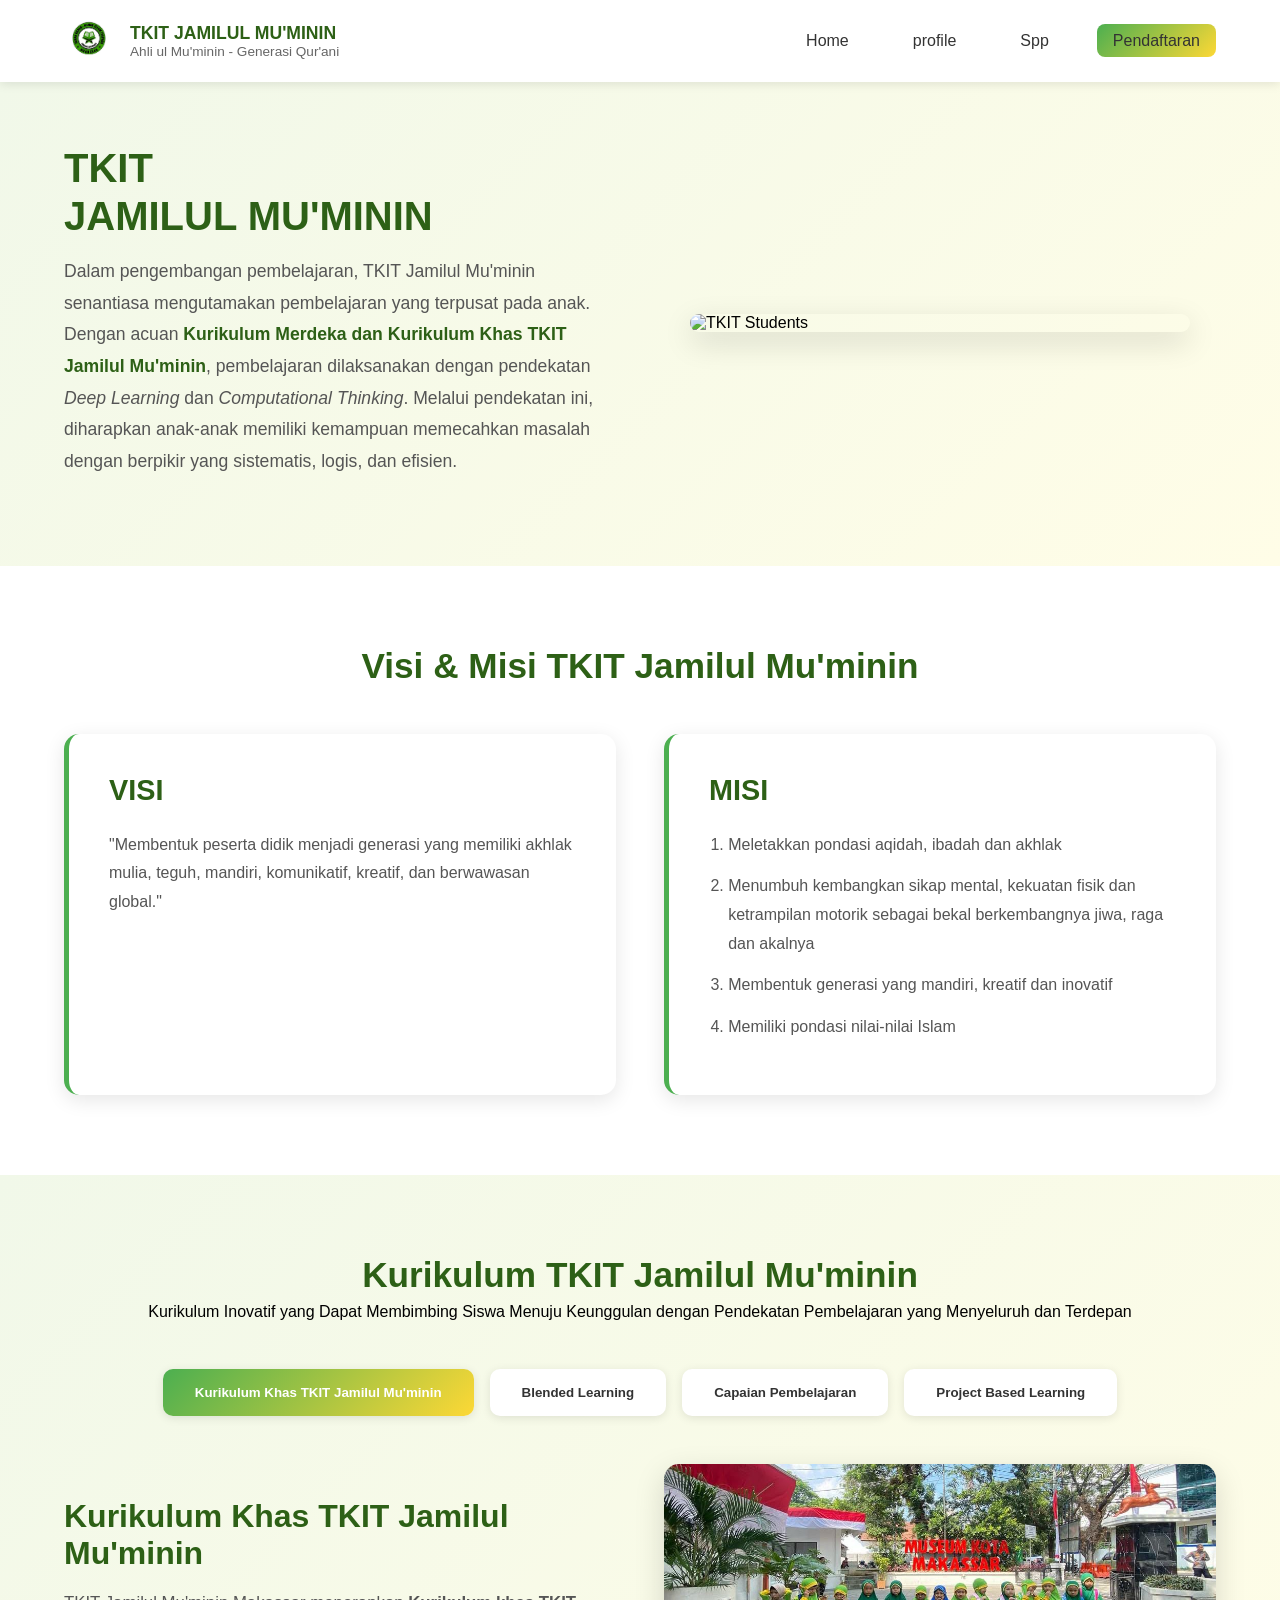
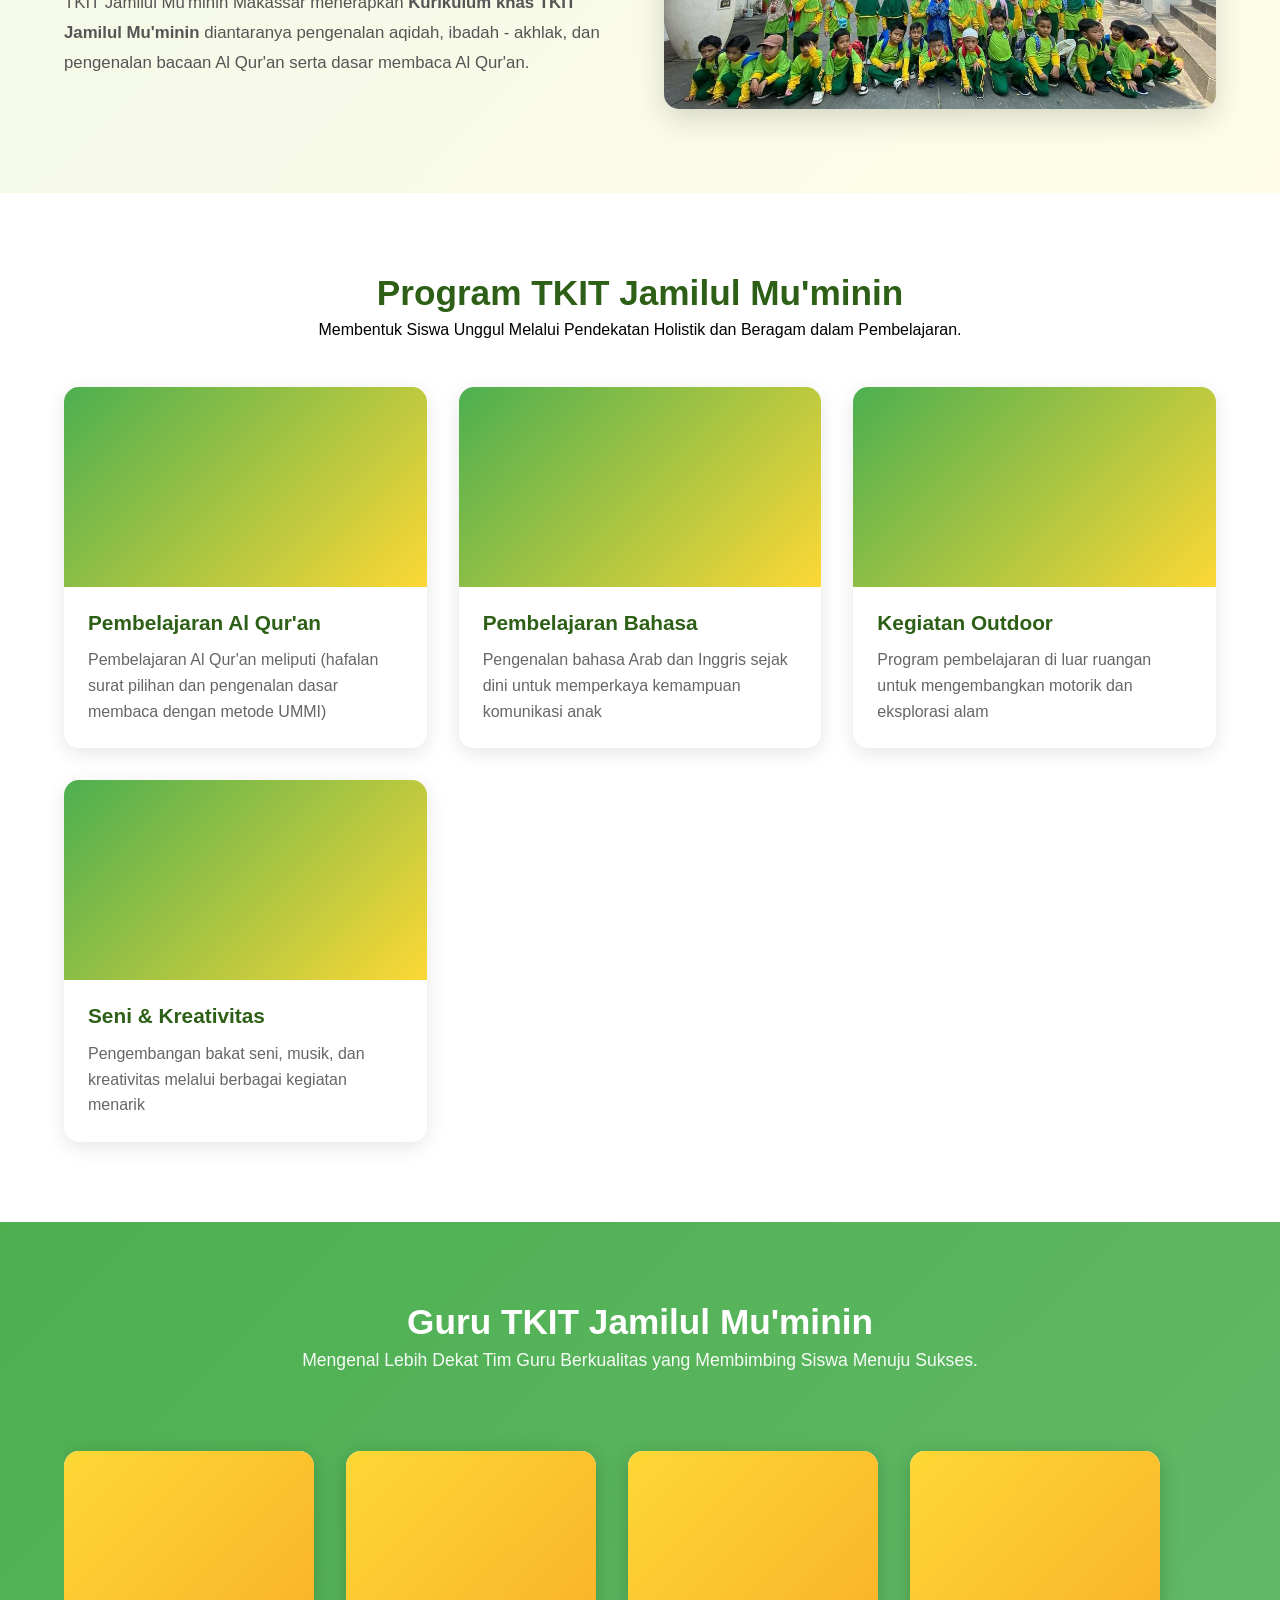
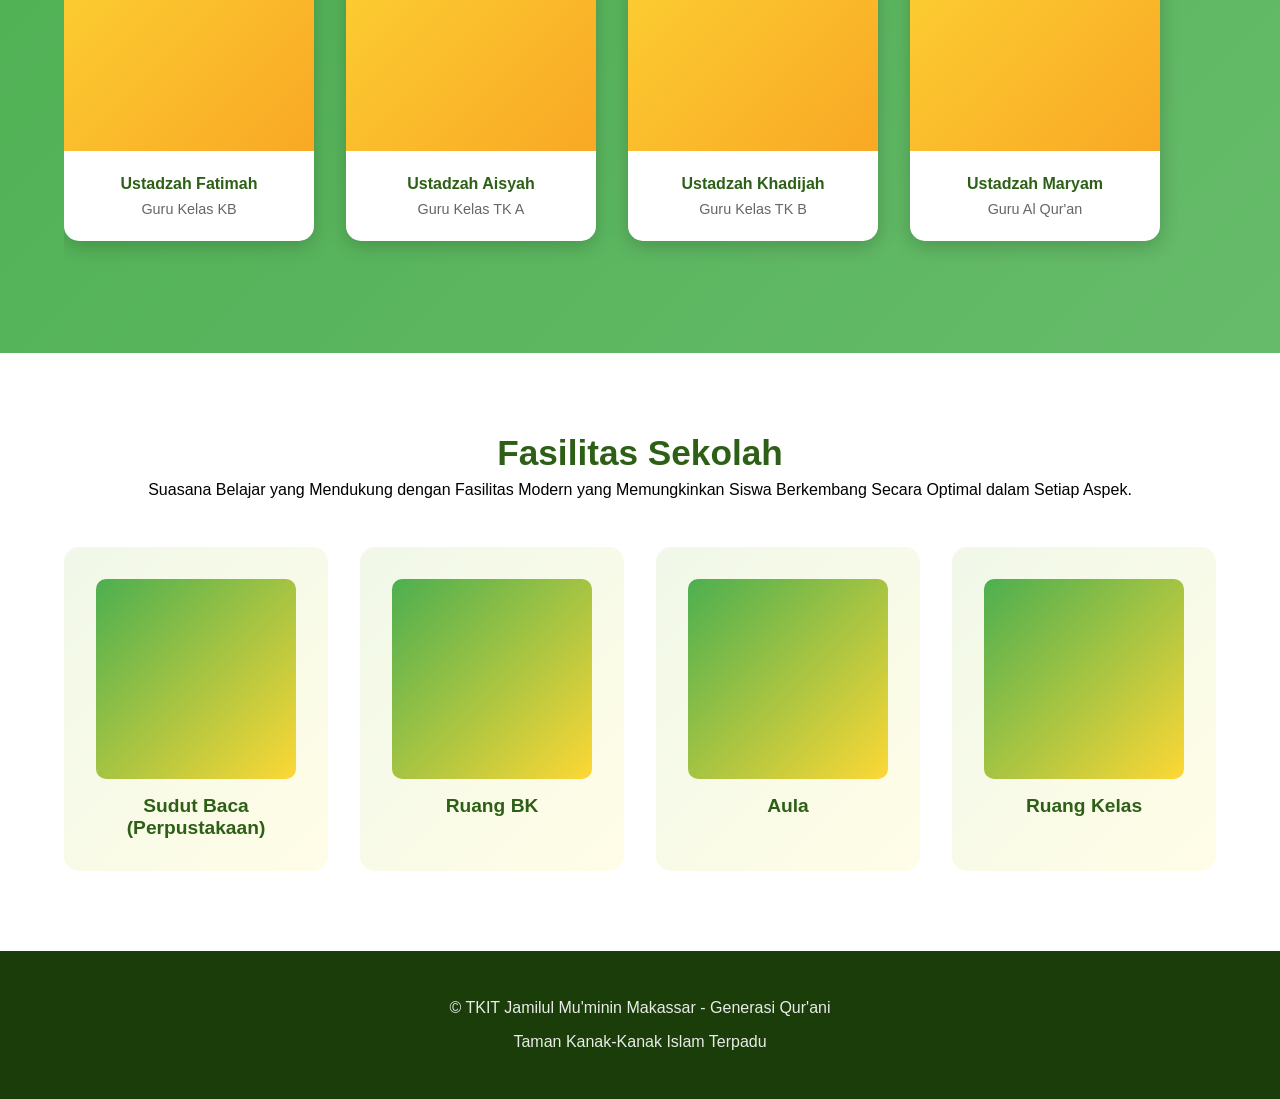
==== index.html @ cb3c313e "update" ====
<!DOCTYPE html>
<html lang="id">
<head>
    <meta charset="UTF-8">
    <meta name="viewport" content="width=device-width, initial-scale=1.0">
    <title>TKIT Jamilul Mu'minin - Makassar</title>
    <style>
        * {
            margin: 0;
            padding: 0;
            box-sizing: border-box;
        }

        body {
            font-family: 'Segoe UI', Tahoma, Geneva, Verdana, sans-serif;
            overflow-x: hidden;
        }

        /* Navbar */
        nav {
            position: fixed;
            top: 0;
            width: 100%;
            background: white;
            padding: 1rem 5%;
            display: flex;
            justify-content: space-between;
            align-items: center;
            z-index: 1000;
            box-shadow: 0 2px 10px rgba(0,0,0,0.1);
        }

        .logo-section {
            display: flex;
            align-items: center;
            gap: 1rem;
        }

        .logo-img {
            width: 50px;
            height: 50px;
        }

        .school-info h2 {
            color: #2d6016;
            font-size: 1.1rem;
            font-weight: 700;
        }

        .school-info p {
            color: #666;
            font-size: 0.85rem;
        }

        .nav-links {
            display: flex;
            gap: 2rem;
            align-items: center;
            list-style: none;
        }

        .nav-links a {
            color: #333;
            text-decoration: none;
            font-weight: 500;
            transition: all 0.3s;
            padding: 0.5rem 1rem;
        }

        .nav-links a:hover {
            color: #2d6016;
        }

        .nav-links .dropdown {
            position: relative;
        }

        .login-btn {
            background: linear-gradient(135deg, #4CAF50, #FDD835);
            color: white;
            padding: 0.7rem 1.5rem;
            border-radius: 8px;
            font-weight: 600;
            transition: all 0.3s;
        }

        .login-btn:hover {
            background: linear-gradient(135deg, #2d6016, #F9A825);
            transform: translateY(-2px);
        }

        /* Hero Section */
        .hero {
            margin-top: 80px;
            padding: 4rem 5%;
            display: grid;
            grid-template-columns: 1fr 1fr;
            gap: 3rem;
            align-items: center;
            background: linear-gradient(135deg, #F1F8E9, #FFFDE7);
        }

        .hero-content h1 {
            font-size: 2.5rem;
            color: #2d6016;
            margin-bottom: 1rem;
            line-height: 1.2;
        }

        .hero-content p {
            font-size: 1.1rem;
            color: #555;
            margin-bottom: 1.5rem;
            line-height: 1.8;
        }

        .hero-content p strong {
            color: #2d6016;
        }

        .hero-image {
            display: flex;
            justify-content: center;
        }

        .hero-image img {
            width: 100%;
            max-width: 500px;
            border-radius: 20px;
            box-shadow: 0 10px 30px rgba(0,0,0,0.15);
        }

        /* Visi Misi Section */
        .visi-misi {
            padding: 5rem 5%;
            background: white;
        }

        .section-header {
            text-align: center;
            margin-bottom: 3rem;
        }

        .section-header h2 {
            font-size: 2.2rem;
            color: #2d6016;
            margin-bottom: 0.5rem;
        }

        .vm-container {
            display: grid;
            grid-template-columns: 1fr 1fr;
            gap: 3rem;
            max-width: 1200px;
            margin: 0 auto;
        }

        .vm-card {
            background: white;
            padding: 2.5rem;
            border-radius: 15px;
            box-shadow: 0 5px 20px rgba(0,0,0,0.1);
            border-left: 5px solid #4CAF50;
        }

        .vm-card h3 {
            color: #2d6016;
            font-size: 1.8rem;
            margin-bottom: 1.5rem;
        }

        .vm-card p, .vm-card ol {
            color: #555;
            line-height: 1.8;
            font-size: 1rem;
        }

        .vm-card ol {
            padding-left: 1.2rem;
        }

        .vm-card ol li {
            margin-bottom: 0.8rem;
        }

        /* Kurikulum Section */
        .kurikulum {
            padding: 5rem 5%;
            background: linear-gradient(135deg, #F1F8E9, #FFFDE7);
        }

        .kurikulum-tabs {
            display: flex;
            justify-content: center;
            gap: 1rem;
            margin-bottom: 3rem;
            flex-wrap: wrap;
        }

        .tab-btn {
            padding: 1rem 2rem;
            border: none;
            background: white;
            color: #333;
            font-weight: 600;
            cursor: pointer;
            border-radius: 10px;
            transition: all 0.3s;
            box-shadow: 0 2px 10px rgba(0,0,0,0.1);
        }

        .tab-btn.active {
            background: linear-gradient(135deg, #4CAF50, #FDD835);
            color: white;
        }

        .tab-content {
            display: none;
            animation: fadeIn 0.5s;
        }

        .tab-content.active {
            display: block;
        }

        .kurikulum-content {
            display: grid;
            grid-template-columns: 1fr 1fr;
            gap: 3rem;
            align-items: center;
            max-width: 1200px;
            margin: 0 auto;
        }

        .kurikulum-text h3 {
            color: #2d6016;
            font-size: 2rem;
            margin-bottom: 1rem;
        }

        .kurikulum-text p {
            color: #555;
            line-height: 1.8;
            font-size: 1.05rem;
        }

        .kurikulum-image img {
            width: 100%;
            border-radius: 15px;
            box-shadow: 0 10px 30px rgba(0,0,0,0.15);
        }

        /* Program Section */
        .program {
            padding: 5rem 5%;
            background: white;
        }

        .program-grid {
            display: grid;
            grid-template-columns: repeat(auto-fit, minmax(280px, 1fr));
            gap: 2rem;
            max-width: 1200px;
            margin: 3rem auto 0;
        }

        .program-card {
            background: white;
            border-radius: 15px;
            overflow: hidden;
            box-shadow: 0 5px 20px rgba(0,0,0,0.1);
            transition: all 0.3s;
        }

        .program-card:hover {
            transform: translateY(-10px);
            box-shadow: 0 10px 30px rgba(0,0,0,0.15);
        }

        .program-image {
            width: 100%;
            height: 200px;
            background: linear-gradient(135deg, #4CAF50, #FDD835);
        }

        .program-content {
            padding: 1.5rem;
        }

        .program-content h4 {
            color: #2d6016;
            font-size: 1.3rem;
            margin-bottom: 0.8rem;
        }

        .program-content p {
            color: #666;
            line-height: 1.6;
        }

        /* Guru Section */
        .guru {
            padding: 5rem 5%;
            background: linear-gradient(135deg, #4CAF50, #66BB6A);
        }

        .guru .section-header h2 {
            color: white;
        }

        .guru .section-header p {
            color: rgba(255,255,255,0.95);
            font-size: 1.1rem;
            margin-top: 0.5rem;
        }

        .guru-slider {
            position: relative;
            max-width: 1200px;
            margin: 0 auto;
            overflow: hidden;
        }

        .guru-track {
            display: flex;
            gap: 2rem;
            padding: 2rem 0;
        }

        .guru-card {
            min-width: 250px;
            background: white;
            border-radius: 15px;
            overflow: hidden;
            box-shadow: 0 5px 20px rgba(0,0,0,0.2);
        }

        .guru-photo {
            width: 100%;
            height: 300px;
            background: linear-gradient(135deg, #FDD835, #F9A825);
        }

        .guru-info {
            padding: 1.5rem;
            text-align: center;
        }

        .guru-info h4 {
            color: #2d6016;
            margin-bottom: 0.5rem;
        }

        .guru-info p {
            color: #666;
            font-size: 0.9rem;
        }

        /* Fasilitas Section */
        .fasilitas {
            padding: 5rem 5%;
            background: white;
        }

        .fasilitas-grid {
            display: grid;
            grid-template-columns: repeat(auto-fit, minmax(250px, 1fr));
            gap: 2rem;
            max-width: 1200px;
            margin: 3rem auto 0;
        }

        .fasilitas-card {
            text-align: center;
            padding: 2rem;
            background: linear-gradient(135deg, #F1F8E9, #FFFDE7);
            border-radius: 15px;
            transition: all 0.3s;
        }

        .fasilitas-card:hover {
            transform: translateY(-5px);
            box-shadow: 0 10px 25px rgba(0,0,0,0.1);
        }

        .fasilitas-image {
            width: 100%;
            height: 200px;
            background: linear-gradient(135deg, #4CAF50, #FDD835);
            border-radius: 10px;
            margin-bottom: 1rem;
        }

        .fasilitas-card h4 {
            color: #2d6016;
            font-size: 1.2rem;
        }

        /* Footer */
        footer {
            background: #1a3d0a;
            color: white;
            padding: 3rem 5%;
            text-align: center;
        }

        footer p {
            color: rgba(255,255,255,0.9);
        }

        /* Animations */
        @keyframes fadeIn {
            from { opacity: 0; }
            to { opacity: 1; }
        }

        /* Responsive */
        @media (max-width: 968px) {
            .nav-links {
                display: none;
            }

            .hero, .vm-container, .kurikulum-content {
                grid-template-columns: 1fr;
            }

            .hero-content h1 {
                font-size: 2rem;
            }

            .section-header h2 {
                font-size: 1.8rem;
            }
        }
    </style>
</head>
<body>
    <!-- Navbar -->
    <nav>
        <div class="logo-section">
            <img src="logo putih.jpg" alt="Logo" class="logo-img">
            <div class="school-info">
                <h2>TKIT JAMILUL MU'MININ</h2>
                <p>Ahli ul Mu'minin - Generasi Qur'ani</p>
            </div>
        </div>
        <ul class="nav-links">
            <li><a href="#home">Home</a></li>
            <li class="dropdown">
                <a href="#profile">profile</a></li>
            <li><a href="#spp">Spp</a></li>
            <li><a href="#login" class="login-btn">Pendaftaran</a></li>
        </ul>
    </nav>

    <!-- Hero Section -->
    <section class="hero" id="home">
        <div class="hero-content">
            <h1>TKIT<br>JAMILUL MU'MININ</h1>
            <p>Dalam pengembangan pembelajaran, TKIT Jamilul Mu'minin senantiasa mengutamakan pembelajaran yang terpusat pada anak. Dengan acuan <strong>Kurikulum Merdeka dan Kurikulum Khas TKIT Jamilul Mu'minin</strong>, pembelajaran dilaksanakan dengan pendekatan <em>Deep Learning</em> dan <em>Computational Thinking</em>. Melalui pendekatan ini, diharapkan anak-anak memiliki kemampuan memecahkan masalah dengan berpikir yang sistematis, logis, dan efisien.</p>
        </div>
        <div class="hero-image">
            <img src="foto LP.jpg" alt="TKIT Students">
        </div>
    </section>

    <!-- Visi Misi Section -->
    <section class="visi-misi" id="profile">
        <div class="section-header">
            <h2>Visi & Misi TKIT Jamilul Mu'minin</h2>
        </div>
        <div class="vm-container">
            <div class="vm-card">
                <h3>VISI</h3>
                <p>"Membentuk peserta didik menjadi generasi yang memiliki akhlak mulia, teguh, mandiri, komunikatif, kreatif, dan berwawasan global."</p>
            </div>
            <div class="vm-card">
                <h3>MISI</h3>
                <ol>
                    <li>Meletakkan pondasi aqidah, ibadah dan akhlak</li>
                    <li>Menumbuh kembangkan sikap mental, kekuatan fisik dan ketrampilan motorik sebagai bekal berkembangnya jiwa, raga dan akalnya</li>
                    <li>Membentuk generasi yang mandiri, kreatif dan inovatif</li>
                    <li>Memiliki pondasi nilai-nilai Islam</li>
                </ol>
            </div>
        </div>
    </section>

    <!-- Kurikulum Section -->
    <section class="kurikulum">
        <div class="section-header">
            <h2>Kurikulum TKIT Jamilul Mu'minin</h2>
            <p>Kurikulum Inovatif yang Dapat Membimbing Siswa Menuju Keunggulan dengan Pendekatan Pembelajaran yang Menyeluruh dan Terdepan</p>
        </div>
        
        <div class="kurikulum-tabs">
            <button class="tab-btn active" onclick="showTab('khas')">Kurikulum Khas TKIT Jamilul Mu'minin</button>
            <button class="tab-btn" onclick="showTab('blended')">Blended Learning</button>
            <button class="tab-btn" onclick="showTab('capaian')">Capaian Pembelajaran</button>
            <button class="tab-btn" onclick="showTab('project')">Project Based Learning</button>
        </div>

        <div id="khas" class="tab-content active">
            <div class="kurikulum-content">
                <div class="kurikulum-text">
                    <h3>Kurikulum Khas TKIT Jamilul Mu'minin</h3>
                    <p>TKIT Jamilul Mu'minin Makassar menerapkan <strong>Kurikulum khas TKIT Jamilul Mu'minin</strong> diantaranya pengenalan aqidah, ibadah - akhlak, dan pengenalan bacaan Al Qur'an serta dasar membaca Al Qur'an.</p>
                </div>
                <div class="kurikulum-image">
                    <img src="pemadam.jpg" alt="Kurikulum Khas">
                </div>
            </div>
        </div>

        <div id="blended" class="tab-content">
            <div class="kurikulum-content">
                <div class="kurikulum-text">
                    <h3>Blended Learning</h3>
                    <p>Menggabungkan metode pembelajaran konvensional dengan teknologi digital untuk menciptakan pengalaman belajar yang lebih efektif dan menyenangkan bagi anak-anak.</p>
                </div>
                <div class="kurikulum-image">
                    <img src="bola.jpg" alt="Blended Learning">
                </div>
            </div>
        </div>

        <div id="capaian" class="tab-content">
            <div class="kurikulum-content">
                <div class="kurikulum-text">
                    <h3>Capaian Pembelajaran</h3>
                    <p>Setiap tahap pembelajaran dirancang dengan target capaian yang jelas untuk memastikan perkembangan optimal anak dalam aspek kognitif, afektif, dan psikomotorik.</p>
                </div>
                <div class="kurikulum-image">
                    <img src="pulu pulu.jpg" alt="Capaian">
                </div>
            </div>
        </div>

        <div id="project" class="tab-content">
            <div class="kurikulum-content">
                <div class="kurikulum-text">
                    <h3>Project Based Learning</h3>
                    <p>Pembelajaran berbasis proyek yang mendorong anak untuk belajar melalui eksplorasi, eksperimen, dan penyelesaian masalah secara kreatif dan kolaboratif.</p>
                </div>
                <div class="kurikulum-image">
                    <img src="perpisahan.jpg" alt="Project Based">
                </div>
            </div>
        </div>
    </section>

    <!-- Program Section -->
    <section class="program">
        <div class="section-header">
            <h2>Program TKIT Jamilul Mu'minin</h2>
            <p>Membentuk Siswa Unggul Melalui Pendekatan Holistik dan Beragam dalam Pembelajaran.</p>
        </div>
        <div class="program-grid">
            <div class="program-card">
                <div class="program-image"></div>
                <div class="program-content">
                    <h4>Pembelajaran Al Qur'an</h4>
                    <p>Pembelajaran Al Qur'an meliputi (hafalan surat pilihan dan pengenalan dasar membaca dengan metode UMMI)</p>
                </div>
            </div>
            <div class="program-card">
                <div class="program-image"></div>
                <div class="program-content">
                    <h4>Pembelajaran Bahasa</h4>
                    <p>Pengenalan bahasa Arab dan Inggris sejak dini untuk memperkaya kemampuan komunikasi anak</p>
                </div>
            </div>
            <div class="program-card">
                <div class="program-image"></div>
                <div class="program-content">
                    <h4>Kegiatan Outdoor</h4>
                    <p>Program pembelajaran di luar ruangan untuk mengembangkan motorik dan eksplorasi alam</p>
                </div>
            </div>
            <div class="program-card">
                <div class="program-image"></div>
                <div class="program-content">
                    <h4>Seni & Kreativitas</h4>
                    <p>Pengembangan bakat seni, musik, dan kreativitas melalui berbagai kegiatan menarik</p>
                </div>
            </div>
        </div>
    </section>

    <!-- Guru Section -->
    <section class="guru">
        <div class="section-header">
            <h2>Guru TKIT Jamilul Mu'minin</h2>
            <p>Mengenal Lebih Dekat Tim Guru Berkualitas yang Membimbing Siswa Menuju Sukses.</p>
        </div>
        <div class="guru-slider">
            <div class="guru-track">
                <div class="guru-card">
                    <div class="guru-photo"></div>
                    <div class="guru-info">
                        <h4>Ustadzah Fatimah</h4>
                        <p>Guru Kelas KB</p>
                    </div>
                </div>
                <div class="guru-card">
                    <div class="guru-photo"></div>
                    <div class="guru-info">
                        <h4>Ustadzah Aisyah</h4>
                        <p>Guru Kelas TK A</p>
                    </div>
                </div>
                <div class="guru-card">
                    <div class="guru-photo"></div>
                    <div class="guru-info">
                        <h4>Ustadzah Khadijah</h4>
                        <p>Guru Kelas TK B</p>
                    </div>
                </div>
                <div class="guru-card">
                    <div class="guru-photo"></div>
                    <div class="guru-info">
                        <h4>Ustadzah Maryam</h4>
                        <p>Guru Al Qur'an</p>
                    </div>
                </div>
            </div>
        </div>
    </section>

    <!-- Fasilitas Section -->
    <section class="fasilitas">
        <div class="section-header">
            <h2>Fasilitas Sekolah</h2>
            <p>Suasana Belajar yang Mendukung dengan Fasilitas Modern yang Memungkinkan Siswa Berkembang Secara Optimal dalam Setiap Aspek.</p>
        </div>
        <div class="fasilitas-grid">
            <div class="fasilitas-card">
                <div class="fasilitas-image"></div>
                <h4>Sudut Baca<br>(Perpustakaan)</h4>
            </div>
            <div class="fasilitas-card">
                <div class="fasilitas-image"></div>
                <h4>Ruang BK</h4>
            </div>
            <div class="fasilitas-card">
                <div class="fasilitas-image"></div>
                <h4>Aula</h4>
            </div>
            <div class="fasilitas-card">
                <div class="fasilitas-image"></div>
                <h4>Ruang Kelas</h4>
            </div>
        </div>
    </section>

    <!-- Footer -->
    <footer>
        <p>&copy; TKIT Jamilul Mu'minin Makassar - Generasi Qur'ani</p>
        <p style="margin-top: 1rem;">Taman Kanak-Kanak Islam Terpadu</p>
    </footer>

    <script>
        function showTab(tabName) {
            // Hide all tabs
            const tabs = document.querySelectorAll('.tab-content');
            tabs.forEach(tab => tab.classList.remove('active'));
            
            // Remove active from all buttons
            const buttons = document.querySelectorAll('.tab-btn');
            buttons.forEach(btn => btn.classList.remove('active'));
            
            // Show selected tab
            document.getElementById(tabName).classList.add('active');
            
            // Add active to clicked button
            event.target.classList.add('active');
        }

        // Smooth scrolling
        document.querySelectorAll('a[href^="#"]').forEach(anchor => {
            anchor.addEventListener('click', function (e) {
                e.preventDefault();
                const target = document.querySelector(this.getAttribute('href'));
                if (target) {
                    target.scrollIntoView({
                        behavior: 'smooth',
                        block: 'start'
                    });
                }
            });
        });
    </script>
</body>
</html>
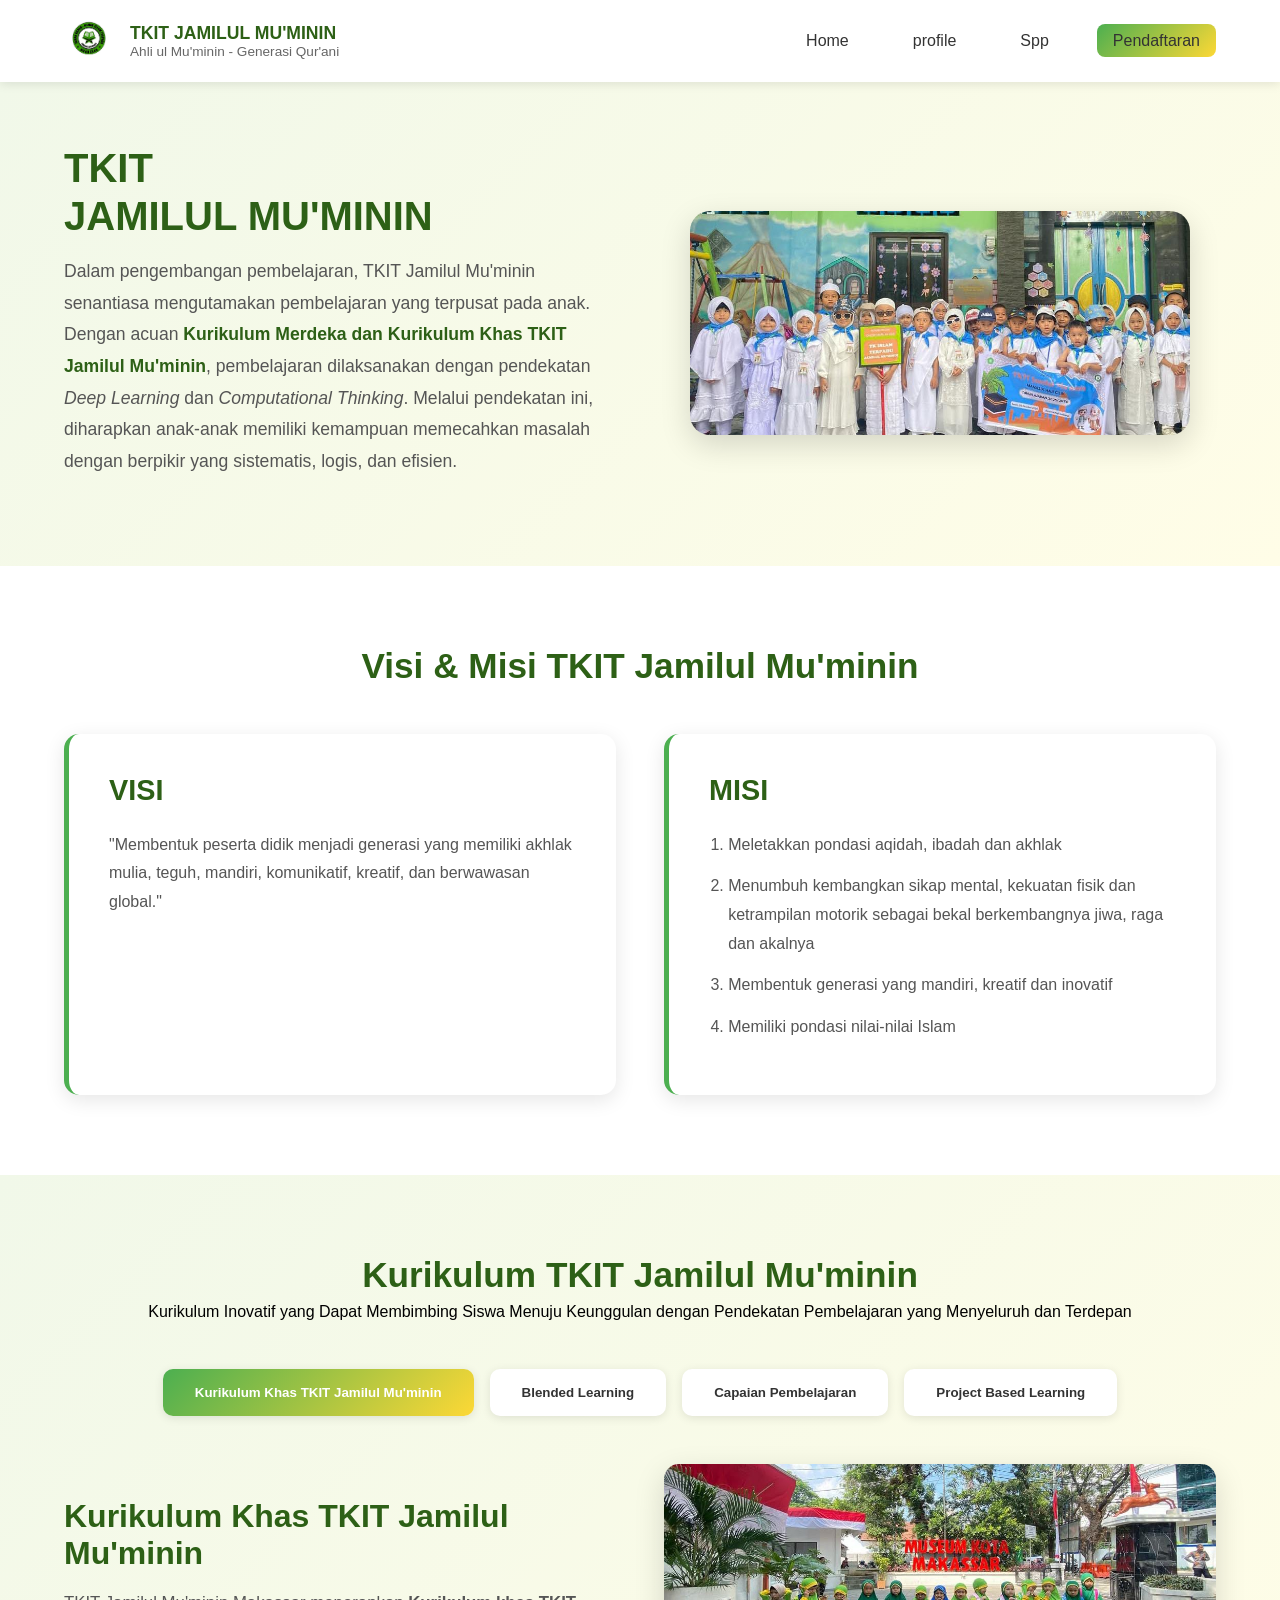
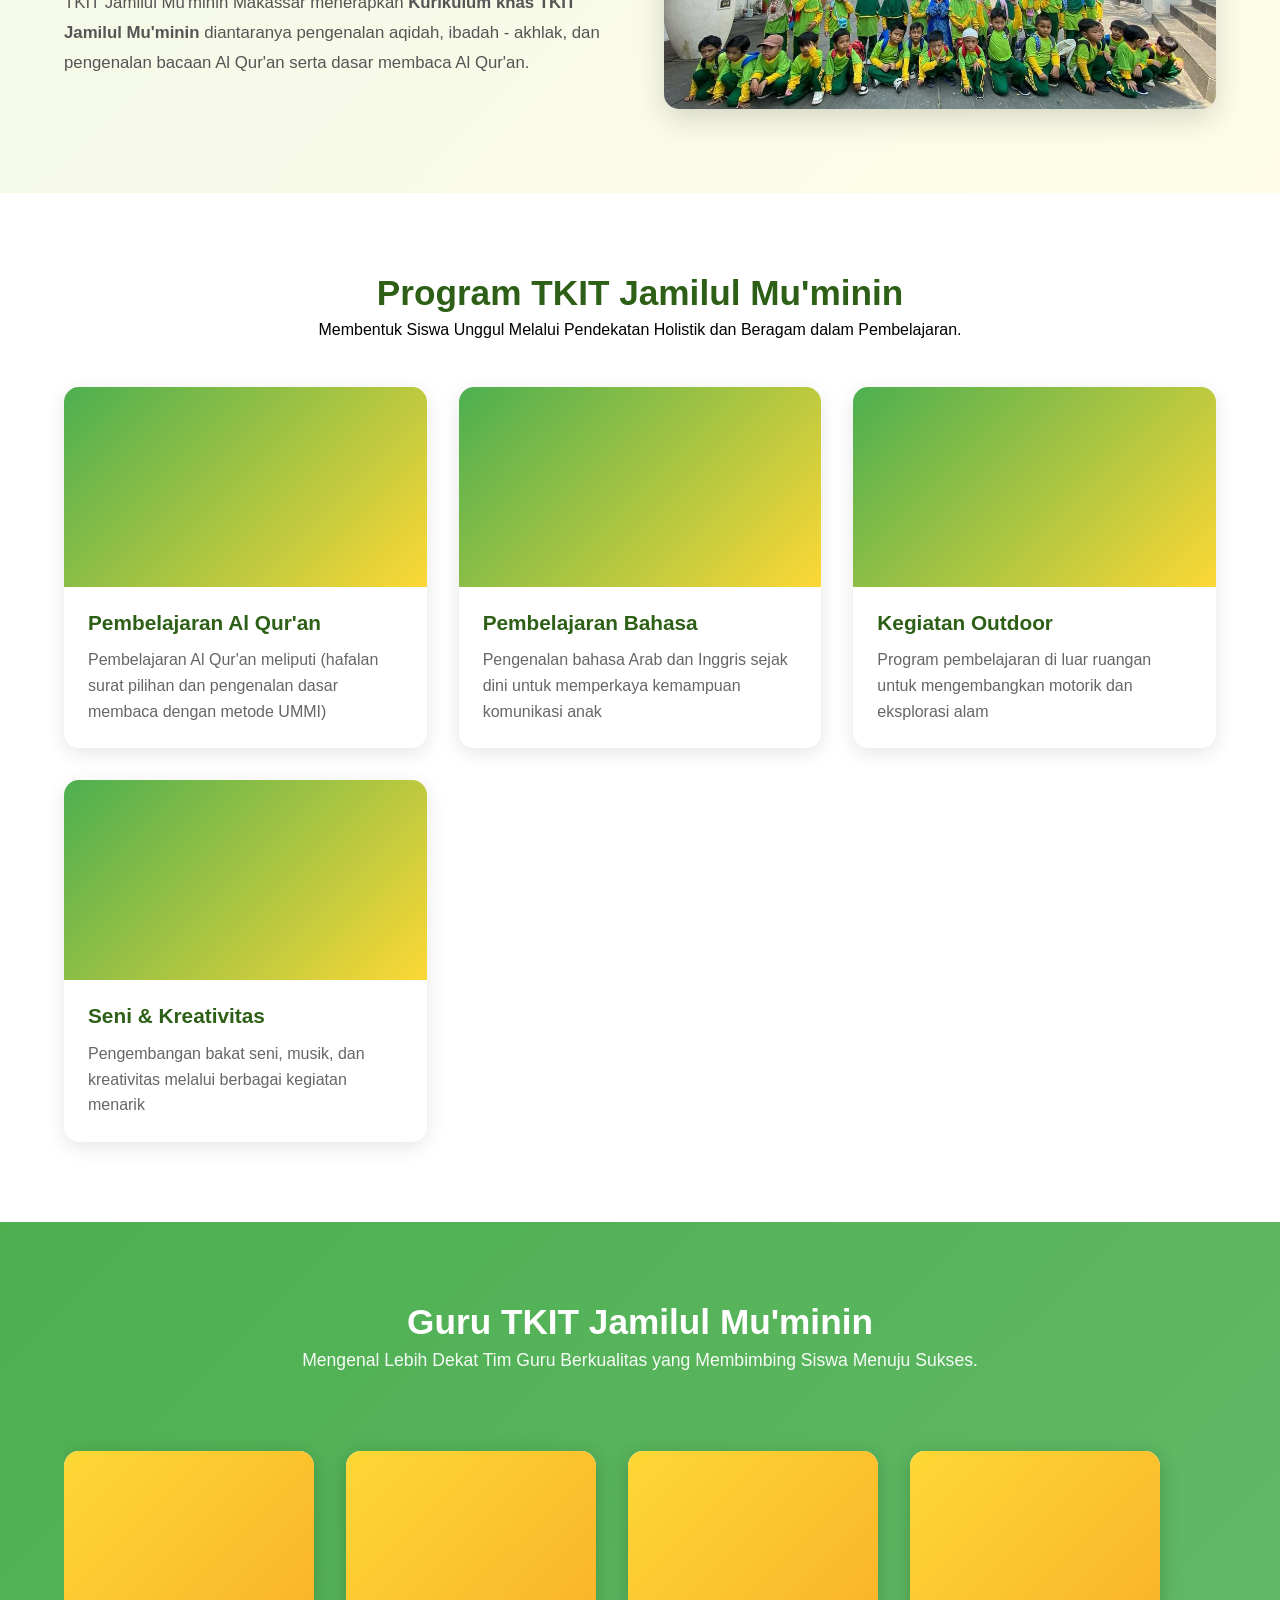
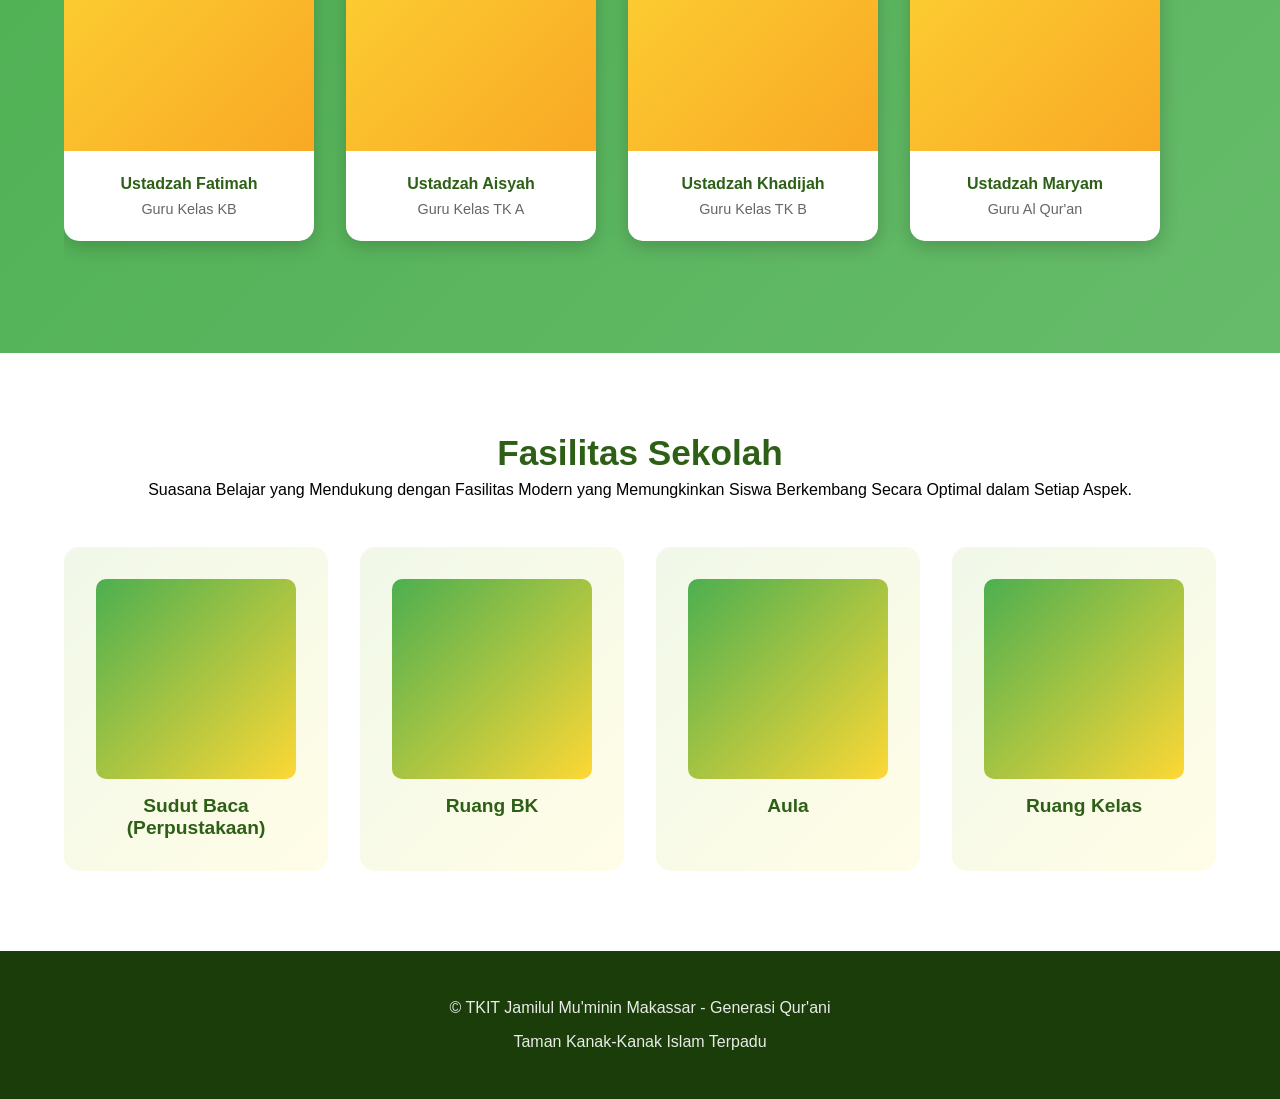
==== commit eab1f81b: "update final" ====
--- a/index.html
+++ b/index.html
@@ -445,11 +445,12 @@
             </div>
         </div>
         <ul class="nav-links">
-            <li><a href="#home">Home</a></li>
+            <li><a href="index.html">Home</a></li> <!-- Mengubah href="#home" menjadi href="index.html" -->
             <li class="dropdown">
-                <a href="#profile">profile</a></li>
-            <li><a href="#spp">Spp</a></li>
-            <li><a href="#login" class="login-btn">Pendaftaran</a></li>
+                <a href="#profile">profile</a>
+            </li>
+            <li><a href="spp.html">Spp</a></li> <!-- Mengubah href="#spp" menjadi href="spp.html" -->
+            <li><a href="login.html" class="login-btn">Pendaftaran</a></li> <!-- Mengubah href="#login" menjadi href="pendaftaran.html" -->
         </ul>
     </nav>
 
@@ -460,7 +461,7 @@
             <p>Dalam pengembangan pembelajaran, TKIT Jamilul Mu'minin senantiasa mengutamakan pembelajaran yang terpusat pada anak. Dengan acuan <strong>Kurikulum Merdeka dan Kurikulum Khas TKIT Jamilul Mu'minin</strong>, pembelajaran dilaksanakan dengan pendekatan <em>Deep Learning</em> dan <em>Computational Thinking</em>. Melalui pendekatan ini, diharapkan anak-anak memiliki kemampuan memecahkan masalah dengan berpikir yang sistematis, logis, dan efisien.</p>
         </div>
         <div class="hero-image">
-            <img src="foto LP.jpg" alt="TKIT Students">
+            <img src="WhatsApp Image 2025-11-02 at 11.39.09 PM.jpeg" alt="TKIT Students">
         </div>
     </section>
 
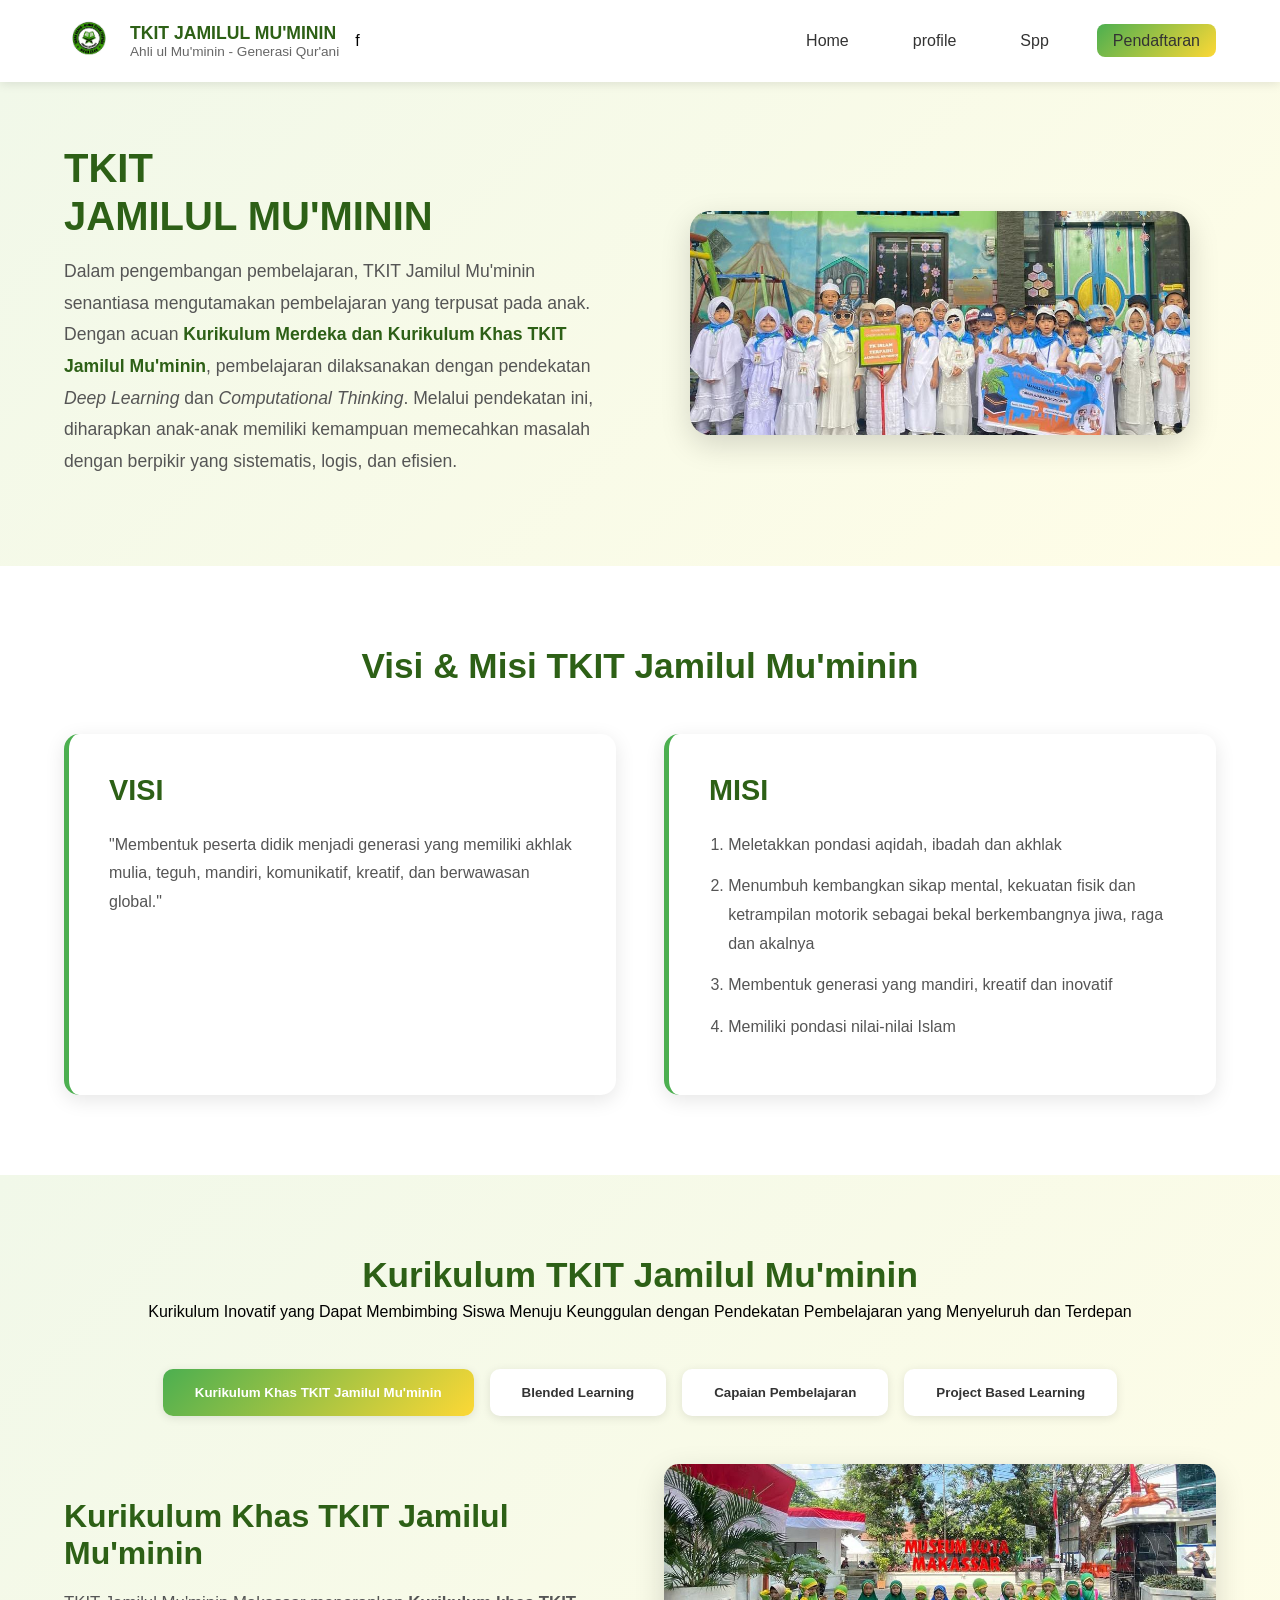
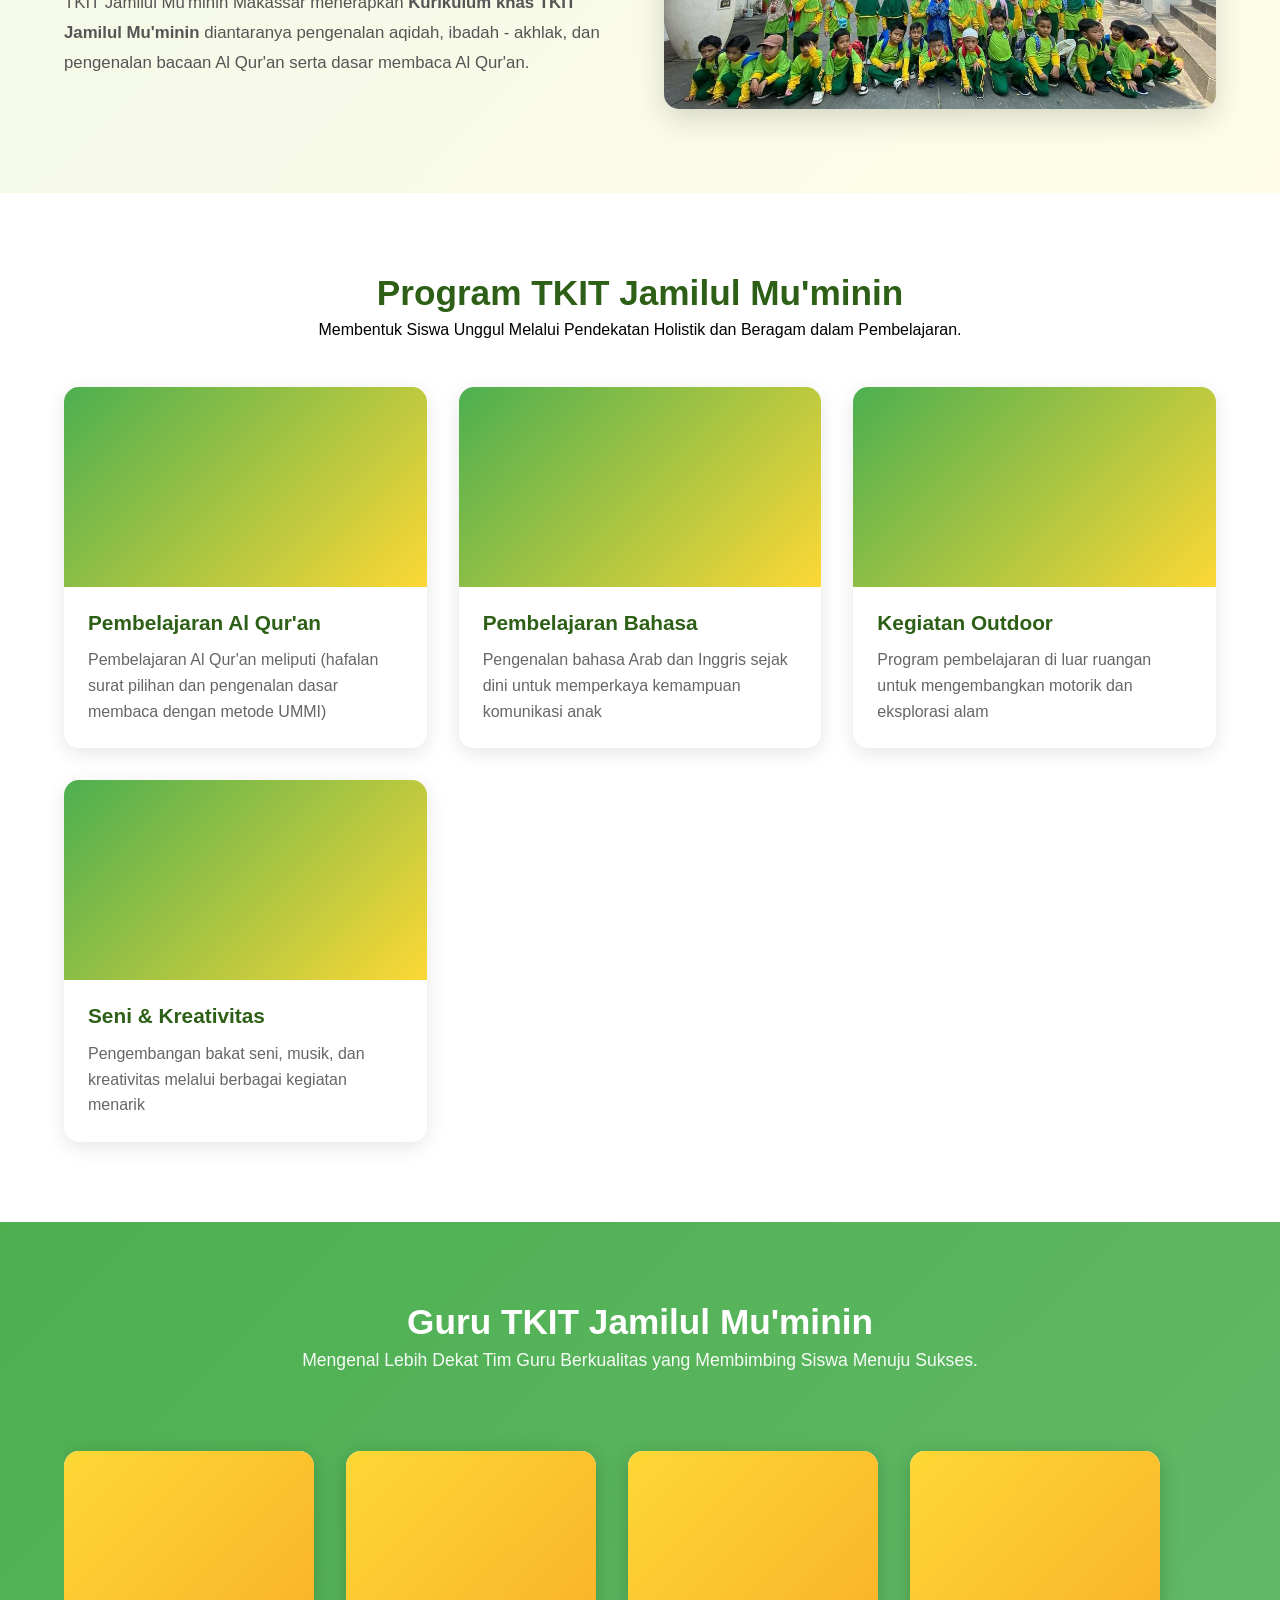
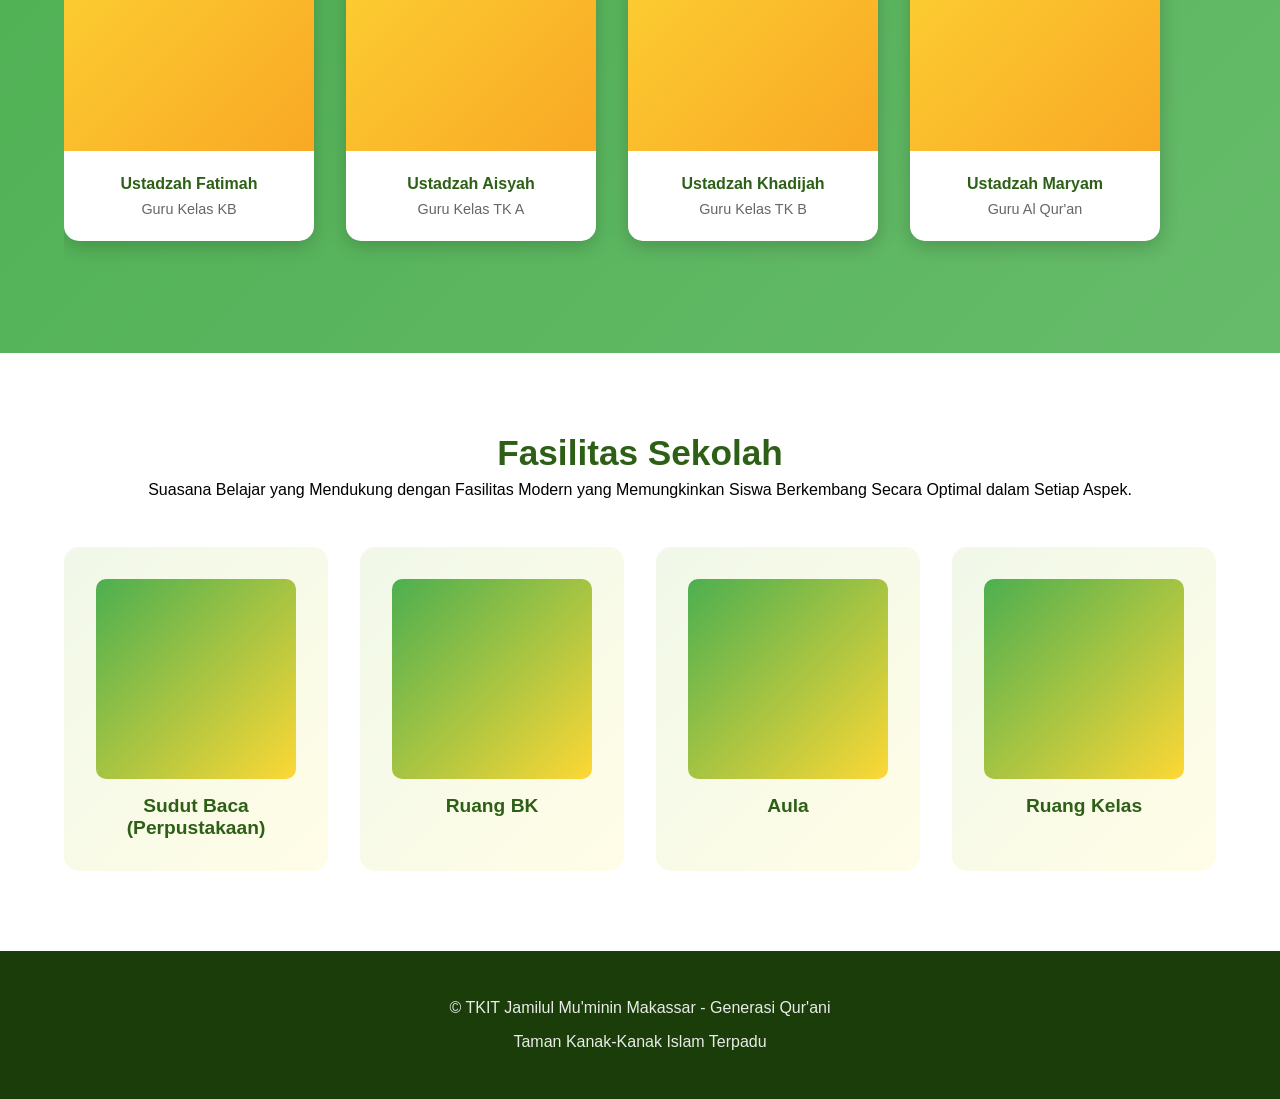
==== commit cfe453fc: "update foto index" ====
--- a/index.html
+++ b/index.html
@@ -442,7 +442,7 @@
             <div class="school-info">
                 <h2>TKIT JAMILUL MU'MININ</h2>
                 <p>Ahli ul Mu'minin - Generasi Qur'ani</p>
-            </div>
+            </div>f
         </div>
         <ul class="nav-links">
             <li><a href="index.html">Home</a></li> <!-- Mengubah href="#home" menjadi href="index.html" -->
@@ -520,7 +520,7 @@
                     <p>Menggabungkan metode pembelajaran konvensional dengan teknologi digital untuk menciptakan pengalaman belajar yang lebih efektif dan menyenangkan bagi anak-anak.</p>
                 </div>
                 <div class="kurikulum-image">
-                    <img src="bola.jpg" alt="Blended Learning">
+                    <img src="WhatsApp Image 2025-11-03 at 13.45.25_3bb00845.jpg" alt="Blended Learning">
                 </div>
             </div>
         </div>
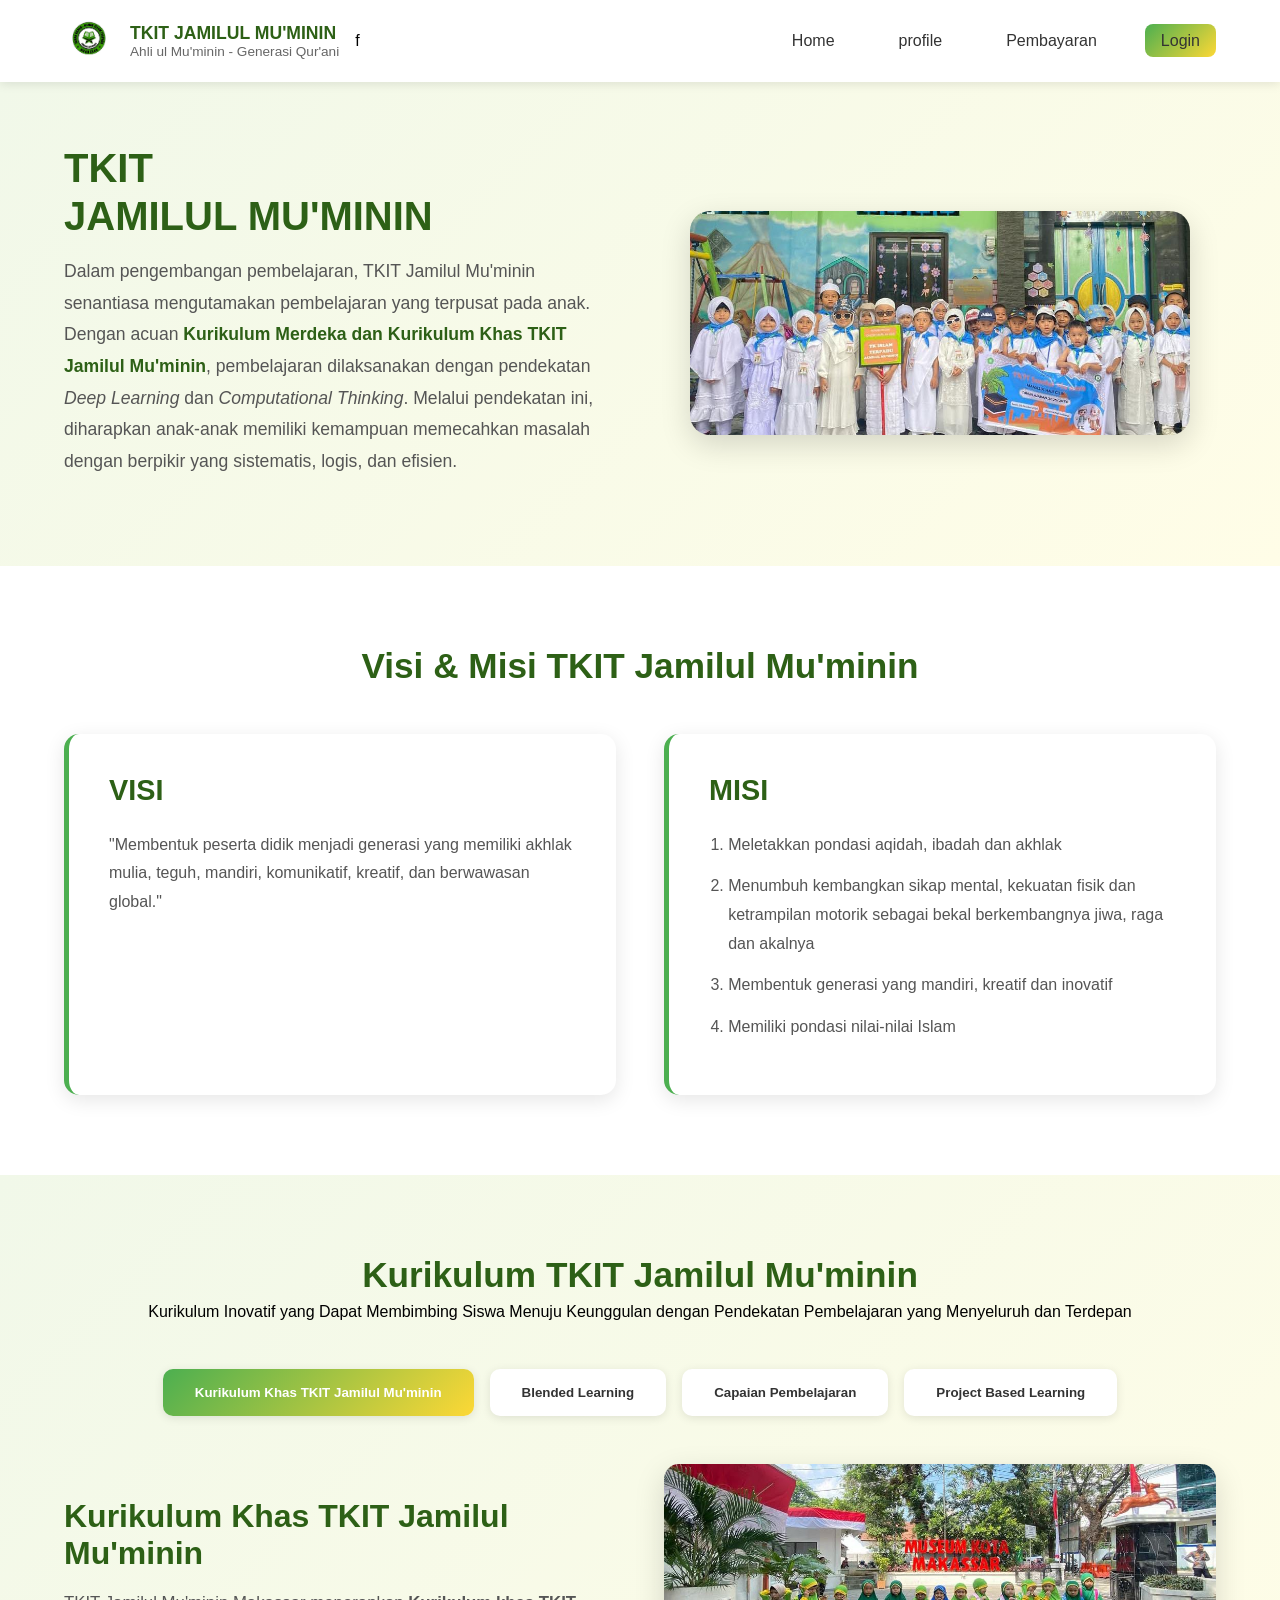
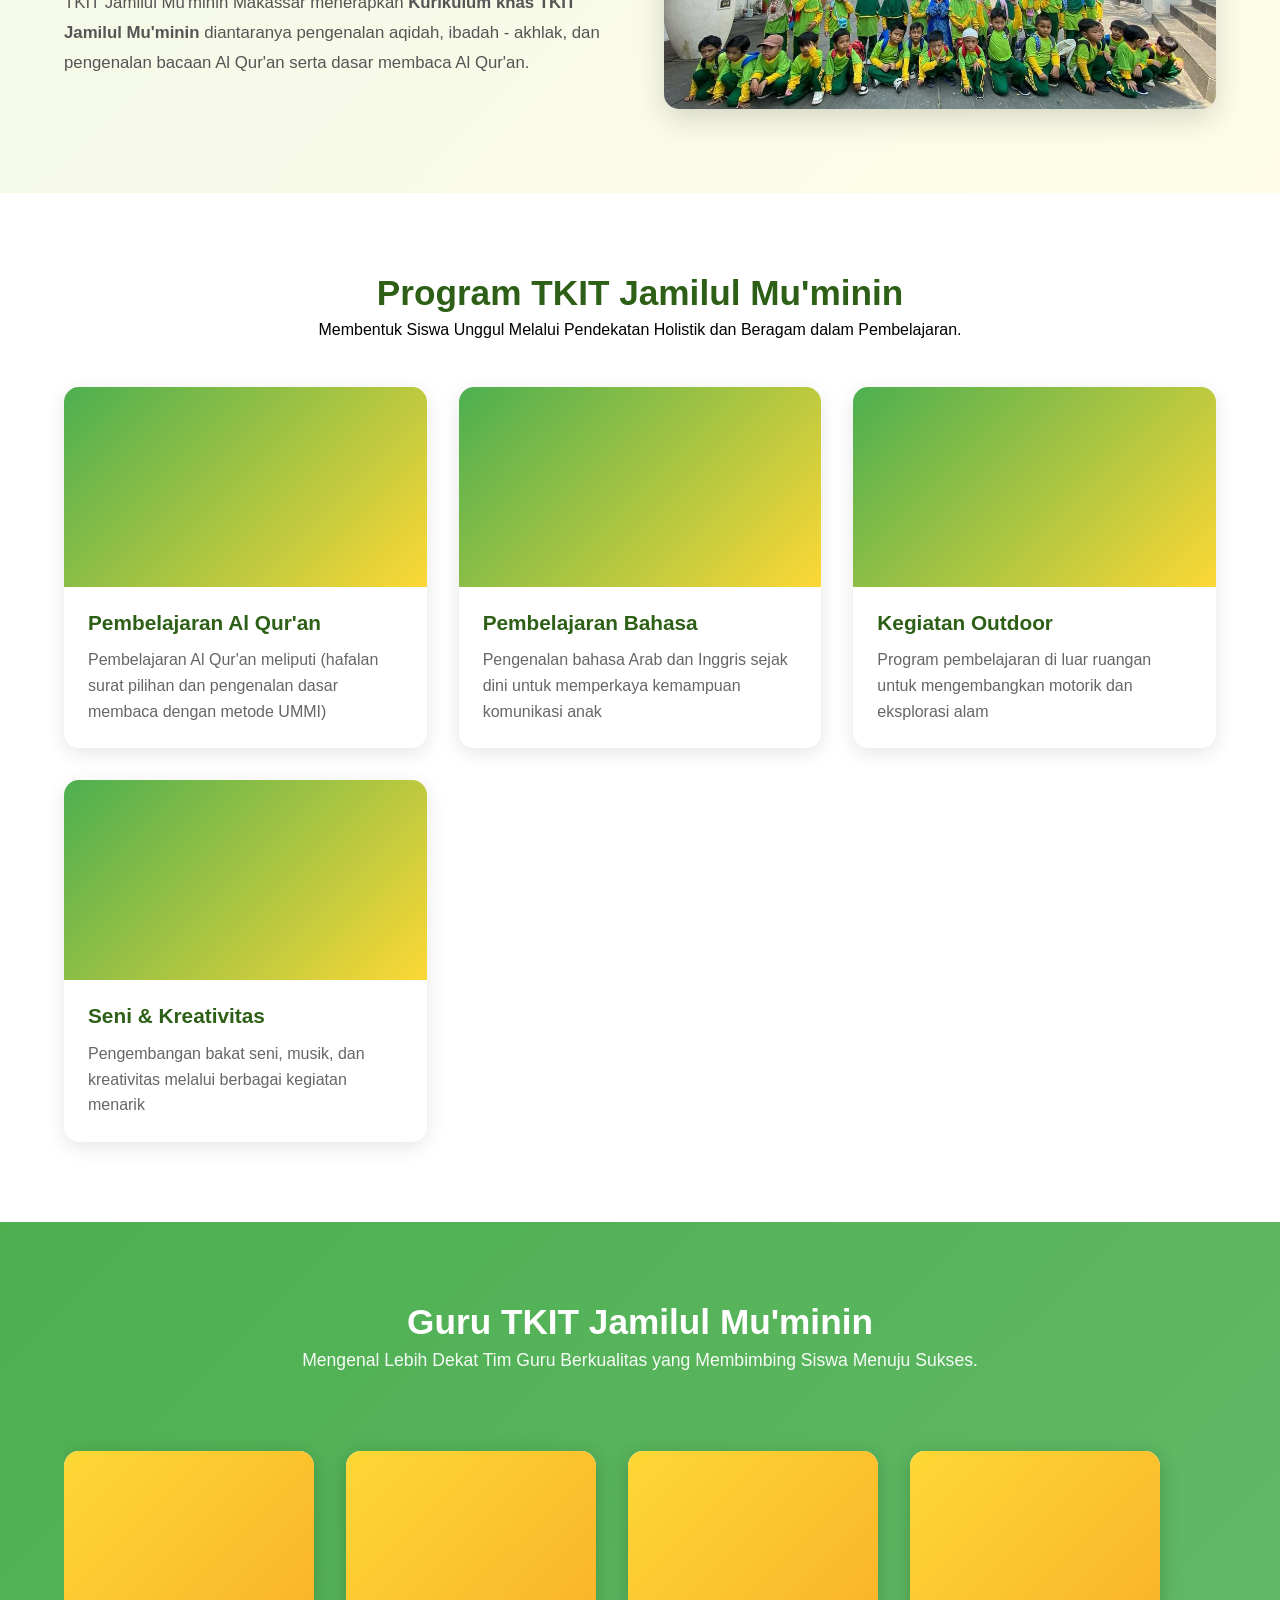
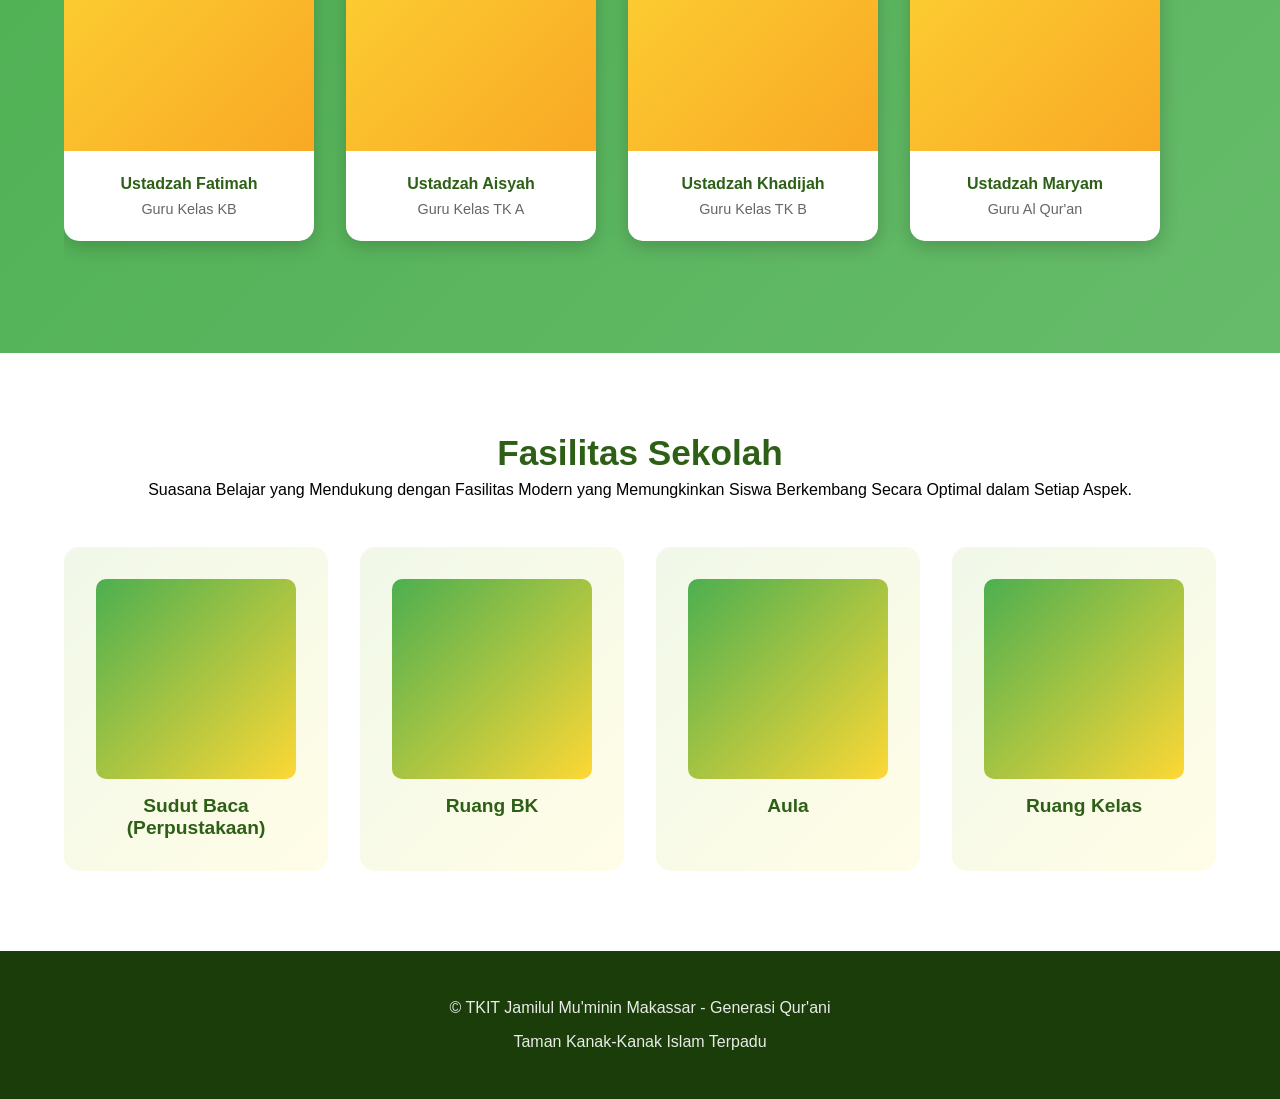
==== commit 53d9982d: "update" ====
--- a/index.html
+++ b/index.html
@@ -449,8 +449,8 @@
             <li class="dropdown">
                 <a href="#profile">profile</a>
             </li>
-            <li><a href="spp.html">Spp</a></li> <!-- Mengubah href="#spp" menjadi href="spp.html" -->
-            <li><a href="login.html" class="login-btn">Pendaftaran</a></li> <!-- Mengubah href="#login" menjadi href="pendaftaran.html" -->
+            <li><a href="spp.html">Pembayaran</a></li> <!-- Mengubah href="#spp" menjadi href="spp.html" -->
+            <li><a href="login.html" class="login-btn">Login</a></li> <!-- Mengubah href="#login" menjadi href="pendaftaran.html" -->
         </ul>
     </nav>
 
